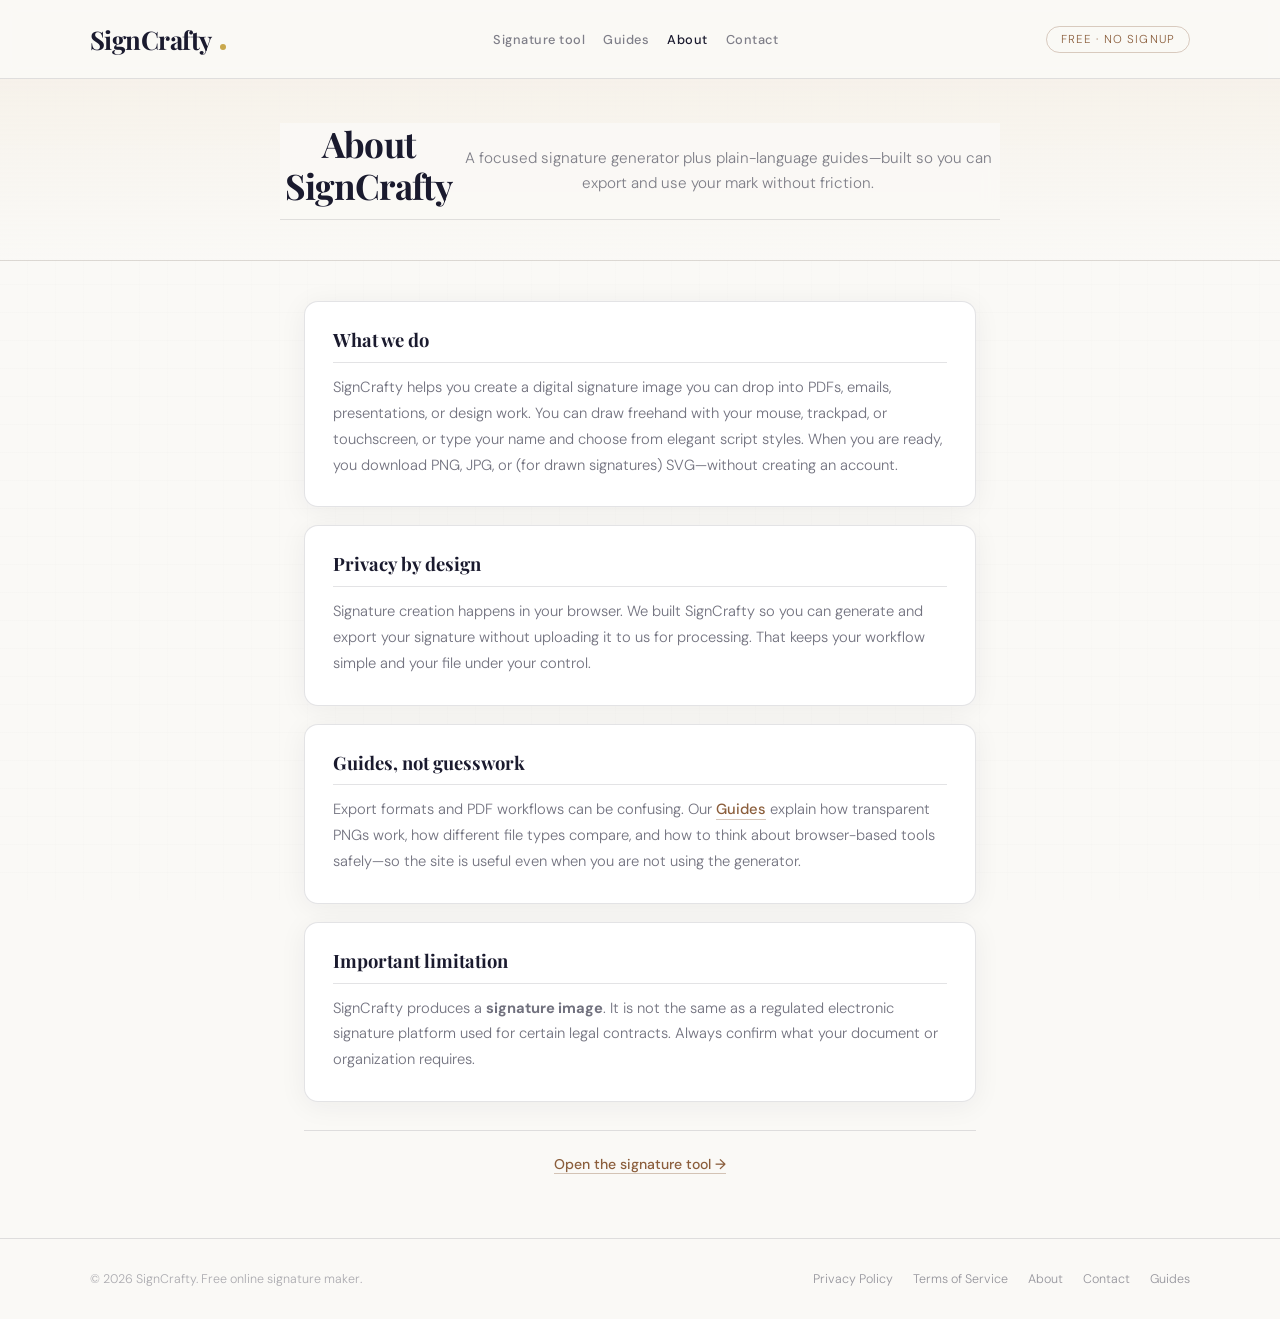
==== about.html @ ef01559c "add adsense requirments" ====
<!DOCTYPE html>
<html lang="en">
<head>
<meta charset="UTF-8">
<meta name="viewport" content="width=device-width, initial-scale=1.0">
<title>About SignCrafty | Free Online Signature Maker</title>
<meta name="description" content="Learn what SignCrafty is: a free, browser-based signature maker focused on privacy, fast downloads, and helpful guides.">
<meta name="robots" content="index, follow">
<meta name="theme-color" content="#1a1a2e">
<link rel="icon" href="favicon.svg" type="image/svg+xml">
<link href="https://fonts.googleapis.com/css2?family=Playfair+Display:ital,wght@0,400;0,700;1,400&family=DM+Sans:wght@300;400;500&display=swap" rel="stylesheet">
<link rel="stylesheet" href="styles.css">
</head>
<body>

<a class="skip-link" href="#main-content">Skip to main content</a>

<header>
  <div class="header-inner">
    <a href="index.html" class="logo logo-link" aria-label="SignCrafty — Home">
      <span class="logo-word">SignCrafty</span>
      <span class="logo-dot" aria-hidden="true"></span>
    </a>
    <nav class="site-nav" aria-label="Main navigation">
      <a href="index.html">Signature tool</a>
      <a href="blog.html">Guides</a>
      <a href="about.html" aria-current="page">About</a>
      <a href="contact.html">Contact</a>
    </nav>
    <span class="header-badge">Free · No Signup</span>
  </div>
</header>

<main id="main-content" class="secondary-main">
  <div class="page-header-strip">
    <div class="page-header-inner">
      <header class="page-hero">
        <h1 spellcheck="false">About SignCrafty</h1>
        <p class="page-deck">A focused signature generator plus plain-language guides—built so you can export and use your mark without friction.</p>
      </header>
    </div>
  </div>

  <div class="narrow-page">
    <div class="about-panels">
      <section class="content-panel">
        <h2>What we do</h2>
        <p>SignCrafty helps you create a digital signature image you can drop into PDFs, emails, presentations, or design work. You can draw freehand with your mouse, trackpad, or touchscreen, or type your name and choose from elegant script styles. When you are ready, you download PNG, JPG, or (for drawn signatures) SVG—without creating an account.</p>
      </section>
      <section class="content-panel">
        <h2>Privacy by design</h2>
        <p>Signature creation happens in your browser. We built SignCrafty so you can generate and export your signature without uploading it to us for processing. That keeps your workflow simple and your file under your control.</p>
      </section>
      <section class="content-panel">
        <h2>Guides, not guesswork</h2>
        <p>Export formats and PDF workflows can be confusing. Our <a href="blog.html">Guides</a> explain how transparent PNGs work, how different file types compare, and how to think about browser-based tools safely—so the site is useful even when you are not using the generator.</p>
      </section>
      <section class="content-panel">
        <h2>Important limitation</h2>
        <p>SignCrafty produces a <strong>signature image</strong>. It is not the same as a regulated electronic signature platform used for certain legal contracts. Always confirm what your document or organization requires.</p>
      </section>
    </div>
    <div class="page-cta-row">
      <a href="index.html" class="btn-text">Open the signature tool →</a>
    </div>
  </div>
</main>

<footer>
  <div class="footer-inner">
    <div class="footer-copy">© 2026 SignCrafty. Free online signature maker.</div>
    <nav class="footer-nav" aria-label="Footer navigation">
      <a href="privacy-policy.html">Privacy Policy</a>
      <a href="terms-of-service.html">Terms of Service</a>
      <a href="about.html">About</a>
      <a href="contact.html">Contact</a>
      <a href="blog.html">Guides</a>
    </nav>
  </div>
</footer>

</body>
</html>
---- styles.css ----
:root {
    --ink: #1a1a2e;
    --ink-light: #2d2d4e;
    --paper: #faf9f6;
    --paper-warm: #f5f0e8;
    --gold: #c9a84c;
    --gold-light: #e8c96a;
    --accent: #8b5e3c;
    --line: rgba(26,26,46,0.12);
    --shadow: 0 8px 40px rgba(26,26,46,0.12);
    --shadow-deep: 0 20px 60px rgba(26,26,46,0.18);
  }

  * { margin: 0; padding: 0; box-sizing: border-box; }

  body {
    background: var(--paper);
    color: var(--ink);
    font-family: 'DM Sans', sans-serif;
    font-weight: 300;
    min-height: 100vh;
    overflow-x: hidden;
  }

  /* Subtle paper texture */
  body::before {
    content: '';
    position: fixed;
    inset: 0;
    background-image:
      repeating-linear-gradient(0deg, transparent, transparent 27px, rgba(26,26,46,0.025) 28px),
      repeating-linear-gradient(90deg, transparent, transparent 27px, rgba(26,26,46,0.01) 28px);
    pointer-events: none;
    z-index: 0;
  }

  /* ── HEADER ── */
  header {
    position: relative;
    z-index: 1;
    display: flex;
    justify-content: space-between;
    align-items: center;
    padding: 22px 48px;
    border-bottom: 1px solid var(--line);
    background: rgba(250,249,246,0.9);
    backdrop-filter: blur(8px);
  }

  .logo {
    display: flex;
    align-items: baseline;
    gap: 8px;
  }

  .logo-word {
    font-family: 'Playfair Display', serif;
    font-size: 1.6rem;
    font-weight: 700;
    color: var(--ink);
    letter-spacing: -0.02em;
  }

  .logo-dot {
    display: inline-block;
    width: 6px;
    height: 6px;
    background: var(--gold);
    border-radius: 50%;
    margin-bottom: 3px;
  }

  .logo-sub {
    font-size: 0.7rem;
    letter-spacing: 0.15em;
    text-transform: uppercase;
    color: var(--gold);
    font-weight: 500;
  }

  .header-badge {
    font-size: 0.72rem;
    letter-spacing: 0.1em;
    text-transform: uppercase;
    color: var(--accent);
    border: 1px solid rgba(139,94,60,0.3);
    padding: 5px 14px;
    border-radius: 20px;
    flex-shrink: 0;
  }

  .header-inner {
    display: flex;
    align-items: center;
    justify-content: space-between;
    gap: 16px;
    flex-wrap: wrap;
    max-width: 1100px;
    margin: 0 auto;
    width: 100%;
  }

  a.logo-link {
    text-decoration: none;
    color: inherit;
    display: inline-flex;
    align-items: baseline;
    gap: 8px;
  }

  a.logo-link:hover .logo-word {
    color: var(--accent);
  }

  .site-nav {
    display: flex;
    flex-wrap: wrap;
    gap: 8px 18px;
    align-items: center;
    justify-content: center;
    flex: 1 1 auto;
    min-width: 200px;
  }

  .site-nav a {
    font-size: 0.8rem;
    font-weight: 500;
    letter-spacing: 0.04em;
    color: rgba(26,26,46,0.55);
    text-decoration: none;
    transition: color 0.2s;
  }

  .site-nav a:hover,
  .site-nav a[aria-current="page"] {
    color: var(--ink);
  }

  .skip-link {
    position: absolute;
    left: -9999px;
    z-index: 10000;
    padding: 12px 20px;
    background: var(--ink);
    color: white;
    font-size: 0.85rem;
    font-weight: 500;
    text-decoration: none;
    border-radius: 0 0 8px 0;
  }

  .skip-link:focus {
    left: 0;
    top: 0;
  }

  /* ── INNER / LEGAL / ARTICLE PAGES ── */
  .page-hero {
    position: relative;
    z-index: 1;
    text-align: center;
    padding: 48px 24px 28px;
    max-width: 760px;
    margin: 0 auto;
  }

  .page-kicker {
    font-size: 0.72rem;
    letter-spacing: 0.2em;
    text-transform: uppercase;
    color: var(--gold);
    font-weight: 500;
    margin-bottom: 12px;
  }

  .page-hero h1 {
    font-family: 'Playfair Display', serif;
    font-size: clamp(1.6rem, 4vw, 2.2rem);
    font-weight: 700;
    color: var(--ink);
    line-height: 1.2;
    margin-bottom: 12px;
    letter-spacing: -0.02em;
  }

  .page-deck {
    font-size: 0.95rem;
    color: rgba(26,26,46,0.55);
    line-height: 1.65;
    max-width: 34rem;
    margin: 0 auto;
  }

  /* Secondary pages (Guides, About, Contact): aligned hero band + content */
  .secondary-main {
    position: relative;
    z-index: 1;
  }

  .page-header-strip {
    background: linear-gradient(180deg, rgba(245,240,232,0.85) 0%, var(--paper) 100%);
    border-bottom: 1px solid var(--line);
    padding: 44px 24px 40px;
    margin-bottom: 0;
  }

  .page-header-inner {
    max-width: 720px;
    margin: 0 auto;
  }

  .page-header-strip .page-hero {
    padding: 0;
    max-width: none;
    margin: 0;
  }

  .narrow-page {
    max-width: 720px;
    margin: 0 auto;
    padding: 40px 24px 64px;
  }

  .inner-content {
    position: relative;
    z-index: 1;
    max-width: 720px;
    margin: 0 auto;
    padding: 0 24px 72px;
  }

  .inner-content--panel {
    padding: 0 0 64px;
  }

  .about-panels {
    display: flex;
    flex-direction: column;
    gap: 18px;
  }

  .content-panel {
    background: white;
    border: 1px solid var(--line);
    border-radius: 14px;
    padding: 26px 28px 28px;
    box-shadow: 0 4px 28px rgba(26,26,46,0.06);
  }

  .content-panel h2 {
    font-family: 'Playfair Display', serif;
    font-size: 1.15rem;
    font-weight: 700;
    color: var(--ink);
    margin: 0 0 12px;
    padding-bottom: 10px;
    border-bottom: 1px solid var(--line);
    line-height: 1.3;
  }

  .content-panel p {
    font-size: 0.92rem;
    color: rgba(26,26,46,0.62);
    line-height: 1.75;
    margin: 0 0 0.75rem;
  }

  .content-panel p:last-child {
    margin-bottom: 0;
  }

  .content-panel a {
    color: var(--accent);
    font-weight: 500;
    text-decoration: none;
    border-bottom: 1px solid rgba(139,94,60,0.35);
  }

  .content-panel a:hover {
    color: var(--ink);
    border-bottom-color: var(--ink);
  }

  .page-cta-row {
    margin-top: 28px;
    padding-top: 22px;
    border-top: 1px solid var(--line);
    text-align: center;
  }

  .btn-text {
    display: inline-flex;
    align-items: center;
    gap: 8px;
    font-size: 0.88rem;
    font-weight: 500;
    color: var(--accent);
    text-decoration: none;
    border-bottom: 1px solid rgba(139,94,60,0.35);
    transition: color 0.2s, border-color 0.2s;
  }

  .btn-text:hover {
    color: var(--ink);
    border-bottom-color: var(--ink);
  }

  /* Contact page */
  .contact-layout {
    max-width: 800px;
    margin: 0 auto;
    padding: 40px 24px 64px;
  }

  .contact-lead-card {
    background: white;
    border: 1px solid var(--line);
    border-radius: 16px;
    padding: 32px 28px 34px;
    box-shadow: var(--shadow-deep);
    text-align: center;
    margin-bottom: 24px;
  }

  .contact-lead-card h2 {
    font-family: 'Playfair Display', serif;
    font-size: 1rem;
    font-weight: 700;
    letter-spacing: 0.12em;
    text-transform: uppercase;
    color: rgba(26,26,46,0.45);
    margin: 0 0 16px;
  }

  .contact-email-link {
    display: inline-block;
    font-size: clamp(1.05rem, 2.5vw, 1.25rem);
    font-weight: 500;
    color: var(--ink);
    text-decoration: none;
    padding: 14px 28px;
    border-radius: 10px;
    background: var(--paper-warm);
    border: 1px solid var(--line);
    transition: background 0.2s, border-color 0.2s, box-shadow 0.2s;
    word-break: break-word;
    max-width: 100%;
  }

  .contact-email-link:hover {
    background: white;
    border-color: var(--gold);
    box-shadow: 0 6px 24px rgba(201,168,76,0.15);
  }

  .contact-note {
    font-size: 0.82rem;
    color: rgba(26,26,46,0.48);
    line-height: 1.6;
    margin: 18px 0 0;
    max-width: 28rem;
    margin-left: auto;
    margin-right: auto;
  }

  .contact-grid {
    display: grid;
    grid-template-columns: repeat(2, 1fr);
    gap: 18px;
    margin-bottom: 28px;
  }

  .contact-card {
    background: white;
    border: 1px solid var(--line);
    border-radius: 14px;
    padding: 22px 22px 24px;
    box-shadow: 0 4px 24px rgba(26,26,46,0.06);
  }

  .contact-card h2 {
    font-family: 'Playfair Display', serif;
    font-size: 1.05rem;
    font-weight: 700;
    color: var(--ink);
    margin: 0 0 12px;
    line-height: 1.3;
  }

  .contact-card p,
  .contact-card li {
    font-size: 0.88rem;
    color: rgba(26,26,46,0.58);
    line-height: 1.7;
    margin-bottom: 0.6rem;
  }

  .contact-card ul {
    margin: 0;
    padding-left: 1.2rem;
  }

  .contact-card li {
    margin-bottom: 0.45rem;
  }

  /* Guides index */
  .blog-layout {
    max-width: 960px;
    margin: 0 auto;
    padding: 44px 24px 56px;
  }

  .blog-layout .blog-grid {
    margin-bottom: 36px;
    padding: 0;
    max-width: none;
  }

  .inner-content h2 {
    font-family: 'Playfair Display', serif;
    font-size: 1.35rem;
    font-weight: 700;
    color: var(--ink);
    margin: 2rem 0 0.75rem;
    line-height: 1.3;
  }

  .inner-content h2:first-child {
    margin-top: 0;
  }

  .inner-content h3 {
    font-size: 1rem;
    font-weight: 500;
    color: var(--ink);
    margin: 1.5rem 0 0.5rem;
  }

  .inner-content p,
  .inner-content li {
    font-size: 0.92rem;
    color: rgba(26,26,46,0.62);
    line-height: 1.75;
    margin-bottom: 0.85rem;
  }

  .inner-content ul,
  .inner-content ol {
    margin: 0 0 1rem;
    padding-left: 1.35rem;
  }

  .inner-content li {
    margin-bottom: 0.5rem;
  }

  .inner-content a {
    color: var(--accent);
    font-weight: 500;
    text-decoration: none;
    border-bottom: 1px solid rgba(139,94,60,0.35);
  }

  .inner-content a:hover {
    color: var(--ink);
    border-bottom-color: var(--ink);
  }

  .last-updated {
    font-size: 0.78rem;
    color: rgba(26,26,46,0.4);
    margin-bottom: 1.5rem;
  }

  /* ── BLOG INDEX & GUIDE CARDS ── */
  .blog-grid {
    position: relative;
    z-index: 1;
    display: grid;
    grid-template-columns: repeat(auto-fill, minmax(280px, 1fr));
    gap: 22px;
  }

  .blog-card {
    position: relative;
    background: white;
    border: 1px solid var(--line);
    border-radius: 16px;
    padding: 28px 22px 22px;
    min-height: 100%;
    transition: box-shadow 0.25s, border-color 0.2s;
    display: flex;
    flex-direction: column;
    overflow: hidden;
  }

  .blog-card::before {
    content: '';
    position: absolute;
    top: 0;
    left: 0;
    right: 0;
    height: 3px;
    background: linear-gradient(90deg, var(--gold), rgba(201,168,76,0.2));
  }

  .blog-card:hover {
    box-shadow: var(--shadow-deep);
    border-color: rgba(26,26,46,0.14);
  }

  .blog-card h2 {
    font-family: 'Playfair Display', serif;
    font-size: 1.08rem;
    font-weight: 700;
    margin: 4px 0 12px;
    line-height: 1.38;
  }

  .blog-card h2 a {
    color: var(--ink);
    text-decoration: none;
    border: none;
    font-weight: 700;
  }

  .blog-card h2 a:hover {
    color: var(--accent);
  }

  .blog-card p {
    font-size: 0.88rem;
    color: rgba(26,26,46,0.54);
    line-height: 1.65;
    flex: 1;
    margin: 0 0 18px;
  }

  .blog-card .read-more {
    margin-top: auto;
    font-size: 0.76rem;
    font-weight: 600;
    letter-spacing: 0.08em;
    text-transform: uppercase;
    color: var(--gold);
    text-decoration: none;
    border: none;
    display: inline-flex;
    align-items: center;
    gap: 6px;
  }

  .blog-card .read-more:hover {
    color: var(--accent);
  }

  /* ── GUIDES PREVIEW (HOME) ── */
  .guides-preview {
    position: relative;
    z-index: 1;
    max-width: 860px;
    margin: 0 auto 56px;
    padding: 0 24px;
  }

  .guides-preview > h2 {
    font-family: 'Playfair Display', serif;
    font-size: clamp(1.35rem, 3vw, 1.65rem);
    font-weight: 700;
    color: var(--ink);
    text-align: center;
    margin-bottom: 10px;
    letter-spacing: -0.02em;
  }

  .guides-intro {
    text-align: center;
    font-size: 0.92rem;
    color: rgba(26,26,46,0.55);
    line-height: 1.65;
    max-width: 36rem;
    margin: 0 auto 28px;
  }

  .guide-cards {
    display: grid;
    grid-template-columns: repeat(auto-fill, minmax(240px, 1fr));
    gap: 16px;
    margin-bottom: 22px;
  }

  .guide-card {
    background: white;
    border: 1px solid var(--line);
    border-radius: 14px;
    padding: 20px 18px;
    box-shadow: 0 4px 20px rgba(26,26,46,0.06);
    transition: box-shadow 0.2s;
  }

  .guide-card:hover {
    box-shadow: var(--shadow);
  }

  .guide-card h3 {
    font-family: 'Playfair Display', serif;
    font-size: 1rem;
    font-weight: 700;
    margin: 0 0 8px;
    line-height: 1.35;
  }

  .guide-card h3 a {
    color: var(--ink);
    text-decoration: none;
    border: none;
    font-weight: 700;
  }

  .guide-card h3 a:hover {
    color: var(--accent);
  }

  .guide-card p {
    font-size: 0.82rem;
    color: rgba(26,26,46,0.52);
    line-height: 1.55;
    margin: 0;
  }

  .guides-more {
    text-align: center;
    margin: 0;
  }

  .guides-more a {
    display: inline-flex;
    align-items: center;
    gap: 6px;
    font-size: 0.85rem;
    font-weight: 500;
    color: var(--accent);
    text-decoration: none;
    border-bottom: 1px solid rgba(139,94,60,0.35);
  }

  .guides-more a:hover {
    color: var(--ink);
  }

  .page-back-link {
    position: relative;
    z-index: 1;
    text-align: center;
    padding: 8px 0 0;
    margin: 0;
    font-size: 0.9rem;
  }

  .page-back-link a {
    display: inline-flex;
    align-items: center;
    gap: 8px;
    color: var(--accent);
    font-weight: 500;
    text-decoration: none;
    border-bottom: 1px solid rgba(139,94,60,0.35);
    transition: color 0.2s, border-color 0.2s;
  }

  .page-back-link a:hover {
    color: var(--ink);
    border-bottom-color: var(--ink);
  }

  /* ── HERO ── */
  .hero {
    position: relative;
    z-index: 1;
    text-align: center;
    padding: 64px 24px 48px;
  }

  .hero-eyebrow {
    font-size: 0.72rem;
    letter-spacing: 0.2em;
    text-transform: uppercase;
    color: var(--gold);
    font-weight: 500;
    margin-bottom: 16px;
  }

  .hero h1 {
    font-family: 'Playfair Display', serif;
    font-size: clamp(2.2rem, 5vw, 3.8rem);
    font-weight: 400;
    line-height: 1.15;
    color: var(--ink);
    margin-bottom: 16px;
    letter-spacing: -0.02em;
  }

  .hero h1 em {
    font-style: italic;
    color: var(--accent);
  }

  .hero p {
    font-size: 1rem;
    color: rgba(26,26,46,0.55);
    max-width: 460px;
    margin: 0 auto;
    line-height: 1.7;
  }

  /* ── MAIN CARD ── */
  .card {
    position: relative;
    z-index: 1;
    max-width: 860px;
    margin: 0 auto 60px;
    padding: 0 24px;
  }

  .tool-box {
    background: white;
    border-radius: 20px;
    box-shadow: var(--shadow-deep);
    overflow: hidden;
    border: 1px solid rgba(26,26,46,0.07);
  }

  /* ── TABS ── */
  .tabs {
    display: flex;
    border-bottom: 1px solid var(--line);
    background: var(--paper-warm);
  }

  .tab {
    flex: 1;
    padding: 16px 20px;
    font-family: 'DM Sans', sans-serif;
    font-size: 0.85rem;
    font-weight: 500;
    letter-spacing: 0.05em;
    text-transform: uppercase;
    color: rgba(26,26,46,0.4);
    background: none;
    border: none;
    cursor: pointer;
    transition: all 0.25s;
    position: relative;
  }

  .tab:hover { color: var(--ink); }

  .tab.active {
    color: var(--ink);
    background: white;
  }

  .tab.active::after {
    content: '';
    position: absolute;
    bottom: -1px;
    left: 0; right: 0;
    height: 2px;
    background: var(--gold);
  }

  /* ── PANELS ── */
  .panels { padding: 32px; }

  .panel { display: none; }
  .panel.active { display: block; }

  /* ── DRAW PANEL ── */
  .canvas-wrap {
    position: relative;
    background: white;
    border: 2px solid var(--line);
    border-radius: 12px;
    overflow: hidden;
    cursor: crosshair;
  }

  .canvas-lines {
    position: absolute;
    inset: 0;
    background-image: repeating-linear-gradient(
      0deg, transparent, transparent 39px, rgba(26,26,46,0.06) 40px
    );
    pointer-events: none;
  }

  .baseline {
    position: absolute;
    bottom: 80px;
    left: 32px; right: 32px;
    height: 1px;
    background: rgba(201,168,76,0.35);
    pointer-events: none;
  }

  #sigCanvas {
    display: block;
    width: 100%;
    height: 220px;
    touch-action: none;
  }

  .canvas-hint {
    position: absolute;
    inset: 0;
    display: flex;
    align-items: center;
    justify-content: center;
    font-family: 'Playfair Display', serif;
    font-style: italic;
    font-size: 1rem;
    color: rgba(26,26,46,0.2);
    pointer-events: none;
    transition: opacity 0.3s;
  }

  .canvas-hint.hidden { opacity: 0; }

  /* Draw toolbar */
  .draw-toolbar {
    display: flex;
    align-items: center;
    gap: 20px;
    margin-top: 16px;
    flex-wrap: wrap;
  }

  .toolbar-group {
    display: flex;
    align-items: center;
    gap: 10px;
  }

  .toolbar-label {
    font-size: 0.75rem;
    letter-spacing: 0.08em;
    text-transform: uppercase;
    color: rgba(26,26,46,0.45);
    font-weight: 500;
  }

  .color-swatch {
    width: 26px; height: 26px;
    border-radius: 50%;
    border: 2px solid transparent;
    cursor: pointer;
    transition: transform 0.15s, border-color 0.15s;
  }

  .color-swatch:hover { transform: scale(1.15); }
  .color-swatch.active { border-color: var(--gold); transform: scale(1.15); }

  .size-btn {
    background: none;
    border: 1.5px solid var(--line);
    border-radius: 50%;
    cursor: pointer;
    display: flex; align-items: center; justify-content: center;
    transition: border-color 0.15s, background 0.15s;
  }

  .size-btn:hover, .size-btn.active {
    border-color: var(--gold);
    background: rgba(201,168,76,0.08);
  }

  /* ── TYPE PANEL ── */
  .type-input-wrap {
    position: relative;
    margin-bottom: 20px;
  }

  .type-input-wrap input {
    width: 100%;
    border: 2px solid var(--line);
    border-radius: 10px;
    padding: 16px 20px;
    font-family: 'DM Sans', sans-serif;
    font-size: 1rem;
    color: var(--ink);
    background: var(--paper);
    outline: none;
    transition: border-color 0.2s;
  }

  .type-input-wrap input:focus {
    border-color: var(--gold);
    background: white;
  }

  .type-input-wrap input::placeholder { color: rgba(26,26,46,0.3); }

  .font-grid {
    display: grid;
    grid-template-columns: repeat(auto-fill, minmax(180px, 1fr));
    gap: 12px;
    margin-bottom: 20px;
  }

  .font-option {
    padding: 16px 12px;
    background: var(--paper);
    border: 2px solid transparent;
    border-radius: 10px;
    cursor: pointer;
    text-align: center;
    transition: all 0.2s;
  }

  .font-option:hover { border-color: rgba(201,168,76,0.4); background: white; }
  .font-option.active { border-color: var(--gold); background: white; }

  .font-preview {
    font-size: 1.5rem;
    color: var(--ink);
    line-height: 1.3;
    margin-bottom: 4px;
  }

  .font-name {
    font-size: 0.68rem;
    letter-spacing: 0.1em;
    text-transform: uppercase;
    color: rgba(26,26,46,0.4);
    font-family: 'DM Sans', sans-serif;
  }

  /* Type preview */
  .type-preview-wrap {
    background: white;
    border: 2px solid var(--line);
    border-radius: 12px;
    height: 160px;
    display: flex;
    align-items: center;
    justify-content: center;
    overflow: hidden;
    position: relative;
    margin-bottom: 20px;
  }

  .type-preview-wrap .baseline {
    bottom: 40px;
  }

  #typedSig {
    font-size: clamp(2rem, 8vw, 3.5rem);
    color: var(--ink);
    padding: 20px;
    text-align: center;
    line-height: 1.2;
    transition: font-family 0.3s;
    position: relative;
    z-index: 1;
  }

  /* Color picker for type */
  .type-color-row {
    display: flex;
    align-items: center;
    gap: 16px;
    margin-bottom: 8px;
  }

  /* ── ACTION BUTTONS ── */
  .actions {
    display: flex;
    gap: 12px;
    margin-top: 24px;
    flex-wrap: wrap;
  }

  .btn {
    display: inline-flex;
    align-items: center;
    gap: 8px;
    padding: 13px 24px;
    border-radius: 10px;
    font-family: 'DM Sans', sans-serif;
    font-size: 0.85rem;
    font-weight: 500;
    letter-spacing: 0.04em;
    cursor: pointer;
    transition: all 0.2s;
    border: none;
    text-decoration: none;
  }

  .btn-primary {
    background: var(--ink);
    color: white;
  }

  .btn-primary:hover {
    background: var(--ink-light);
    transform: translateY(-1px);
    box-shadow: 0 6px 20px rgba(26,26,46,0.25);
  }

  .btn-gold {
    background: var(--gold);
    color: white;
  }

  .btn-gold:hover {
    background: var(--gold-light);
    transform: translateY(-1px);
    box-shadow: 0 6px 20px rgba(201,168,76,0.4);
  }

  .btn-ghost {
    background: transparent;
    color: rgba(26,26,46,0.55);
    border: 1.5px solid var(--line);
  }

  .btn-ghost:hover {
    background: var(--paper-warm);
    color: var(--ink);
    border-color: rgba(26,26,46,0.2);
  }

  /* ── DOWNLOAD OPTIONS ── */
  .download-opts {
    display: none;
    margin-top: 20px;
    padding: 20px;
    background: var(--paper-warm);
    border-radius: 12px;
    border: 1px solid var(--line);
    animation: fadeUp 0.3s ease;
  }

  .download-opts.visible { display: block; }

  @keyframes fadeUp {
    from { opacity: 0; transform: translateY(8px); }
    to { opacity: 1; transform: translateY(0); }
  }

  .download-opts-title {
    font-size: 0.72rem;
    letter-spacing: 0.15em;
    text-transform: uppercase;
    color: rgba(26,26,46,0.45);
    margin-bottom: 14px;
  }

  .dl-grid {
    display: grid;
    grid-template-columns: repeat(auto-fill, minmax(150px, 1fr));
    gap: 10px;
  }

  .dl-opt {
    padding: 14px;
    background: white;
    border: 1.5px solid var(--line);
    border-radius: 10px;
    cursor: pointer;
    text-align: center;
    transition: all 0.2s;
    font-family: 'DM Sans', sans-serif;
  }

  .dl-opt:hover {
    border-color: var(--gold);
    background: white;
    transform: translateY(-2px);
    box-shadow: 0 4px 16px rgba(201,168,76,0.15);
  }

  .dl-opt-icon { font-size: 1.5rem; margin-bottom: 6px; }
  .dl-opt-label { font-size: 0.8rem; font-weight: 500; color: var(--ink); }
  .dl-opt-desc { font-size: 0.68rem; color: rgba(26,26,46,0.4); margin-top: 2px; }

  /* ── CONTENT SECTION (SEO) ── */
  .content-section {
    position: relative;
    z-index: 1;
    max-width: 860px;
    margin: 0 auto 56px;
    padding: 0 24px;
  }

  .content-section-kicker {
    font-size: 0.72rem;
    letter-spacing: 0.2em;
    text-transform: uppercase;
    color: var(--gold);
    font-weight: 500;
    margin-bottom: 12px;
    font-family: 'DM Sans', sans-serif;
  }

  .content-lead {
    font-size: 1.05rem;
    color: rgba(26,26,46,0.62);
    line-height: 1.75;
    max-width: 52rem;
    margin-bottom: 36px;
  }

  .content-block {
    background: white;
    border: 1px solid var(--line);
    border-radius: 16px;
    padding: 28px 26px 30px;
    margin-bottom: 20px;
    box-shadow: var(--shadow);
  }

  .content-block:last-child {
    margin-bottom: 0;
  }

  .content-block h2 {
    font-family: 'Playfair Display', serif;
    font-size: clamp(1.25rem, 3vw, 1.55rem);
    font-weight: 700;
    color: var(--ink);
    margin-bottom: 14px;
    letter-spacing: -0.02em;
    line-height: 1.25;
  }

  .content-block p {
    font-size: 0.92rem;
    color: rgba(26,26,46,0.58);
    line-height: 1.75;
    margin-bottom: 12px;
  }

  .content-block p:last-child {
    margin-bottom: 0;
  }

  .content-steps {
    margin: 16px 0 0;
    padding-left: 1.25rem;
    font-size: 0.92rem;
    color: rgba(26,26,46,0.58);
    line-height: 1.7;
  }

  .content-steps li {
    margin-bottom: 12px;
    padding-left: 4px;
  }

  .content-steps li:last-child {
    margin-bottom: 0;
  }

  .content-steps strong {
    color: var(--ink);
    font-weight: 500;
  }

  /* ── FAQ ── */
  .faq-section {
    position: relative;
    z-index: 1;
    max-width: 860px;
    margin: 0 auto 56px;
    padding: 0 24px;
  }

  .faq-section-title {
    font-family: 'Playfair Display', serif;
    font-size: clamp(1.35rem, 3.2vw, 1.75rem);
    font-weight: 700;
    color: var(--ink);
    margin-bottom: 22px;
    letter-spacing: -0.02em;
    line-height: 1.2;
  }

  .faq-list {
    display: flex;
    flex-direction: column;
    gap: 16px;
  }

  .faq-item {
    background: white;
    border: 1px solid var(--line);
    border-radius: 14px;
    padding: 20px 22px 22px;
    box-shadow: 0 4px 24px rgba(26,26,46,0.06);
  }

  .faq-item h3 {
    font-family: 'DM Sans', sans-serif;
    font-size: 0.95rem;
    font-weight: 500;
    color: var(--ink);
    margin-bottom: 10px;
    line-height: 1.35;
  }

  .faq-item p {
    font-size: 0.88rem;
    color: rgba(26,26,46,0.58);
    line-height: 1.7;
    margin: 0;
  }

  /* ── FEATURES ROW ── */
  .features {
    position: relative;
    z-index: 1;
    max-width: 860px;
    margin: 0 auto 80px;
    padding: 0 24px;
    display: grid;
    grid-template-columns: repeat(auto-fill, minmax(200px, 1fr));
    gap: 20px;
  }

  .feature {
    background: white;
    border: 1px solid var(--line);
    border-radius: 14px;
    padding: 22px 20px;
    transition: box-shadow 0.2s;
  }

  .feature:hover { box-shadow: var(--shadow); }

  .feature-icon { font-size: 1.4rem; margin-bottom: 10px; }

  .feature-title {
    font-family: 'Playfair Display', serif;
    font-size: 0.95rem;
    font-weight: 700;
    color: var(--ink);
    margin-bottom: 6px;
  }

  .feature-desc {
    font-size: 0.8rem;
    color: rgba(26,26,46,0.5);
    line-height: 1.6;
  }

  /* ── FOOTER ── */
  footer {
    position: relative;
    z-index: 1;
    border-top: 1px solid var(--line);
    padding: 32px 48px;
  }

  .footer-inner {
    display: flex;
    justify-content: space-between;
    align-items: center;
    flex-wrap: wrap;
    gap: 16px;
    max-width: 1100px;
    margin: 0 auto;
    width: 100%;
  }

  .footer-copy {
    font-size: 0.78rem;
    color: rgba(26,26,46,0.35);
  }

  .footer-nav {
    display: flex;
    flex-wrap: wrap;
    gap: 12px 20px;
    justify-content: flex-end;
    align-items: center;
  }

  .footer-nav a {
    font-size: 0.78rem;
    color: rgba(26,26,46,0.45);
    text-decoration: none;
    transition: color 0.2s;
  }

  .footer-nav a:hover {
    color: var(--ink);
  }

  .footer-links {
    display: flex;
    gap: 20px;
  }

  .footer-links a {
    font-size: 0.78rem;
    color: rgba(26,26,46,0.4);
    text-decoration: none;
    transition: color 0.2s;
  }

  .footer-links a:hover { color: var(--ink); }

  /* ── TOAST ── */
  .toast {
    position: fixed;
    bottom: 32px;
    left: 50%;
    transform: translateX(-50%) translateY(20px);
    background: var(--ink);
    color: white;
    padding: 12px 24px;
    border-radius: 30px;
    font-size: 0.85rem;
    opacity: 0;
    transition: all 0.3s;
    z-index: 999;
    pointer-events: none;
  }

  .toast.show {
    opacity: 1;
    transform: translateX(-50%) translateY(0);
  }

  /* Responsive */
  @media (max-width: 900px) {
    .site-nav {
      order: 3;
      width: 100%;
      justify-content: flex-start;
      padding-top: 8px;
      border-top: 1px solid var(--line);
    }
    .header-inner {
      justify-content: center;
    }
    a.logo-link {
      margin-right: auto;
    }
    .header-badge {
      margin-left: auto;
    }
  }

  @media (max-width: 600px) {
    header { padding: 16px 20px; }
    .panels { padding: 20px; }
    .hero { padding: 40px 20px 32px; }
    .content-section { margin-bottom: 48px; }
    .content-block { padding: 22px 18px 24px; }
    .faq-section { margin-bottom: 48px; }
    .faq-item { padding: 18px 16px 20px; }
    .page-header-strip { padding: 36px 20px 32px; }
    .narrow-page,
    .contact-layout { padding-left: 20px; padding-right: 20px; }
    .contact-grid { grid-template-columns: 1fr; }
    .blog-layout { padding: 32px 20px 44px; }
    .blog-grid { grid-template-columns: 1fr; }
    footer { padding: 24px 20px; text-align: center; }
    .footer-inner { flex-direction: column; justify-content: center; }
    .footer-nav { justify-content: center; }
    .draw-toolbar { gap: 14px; }
  }
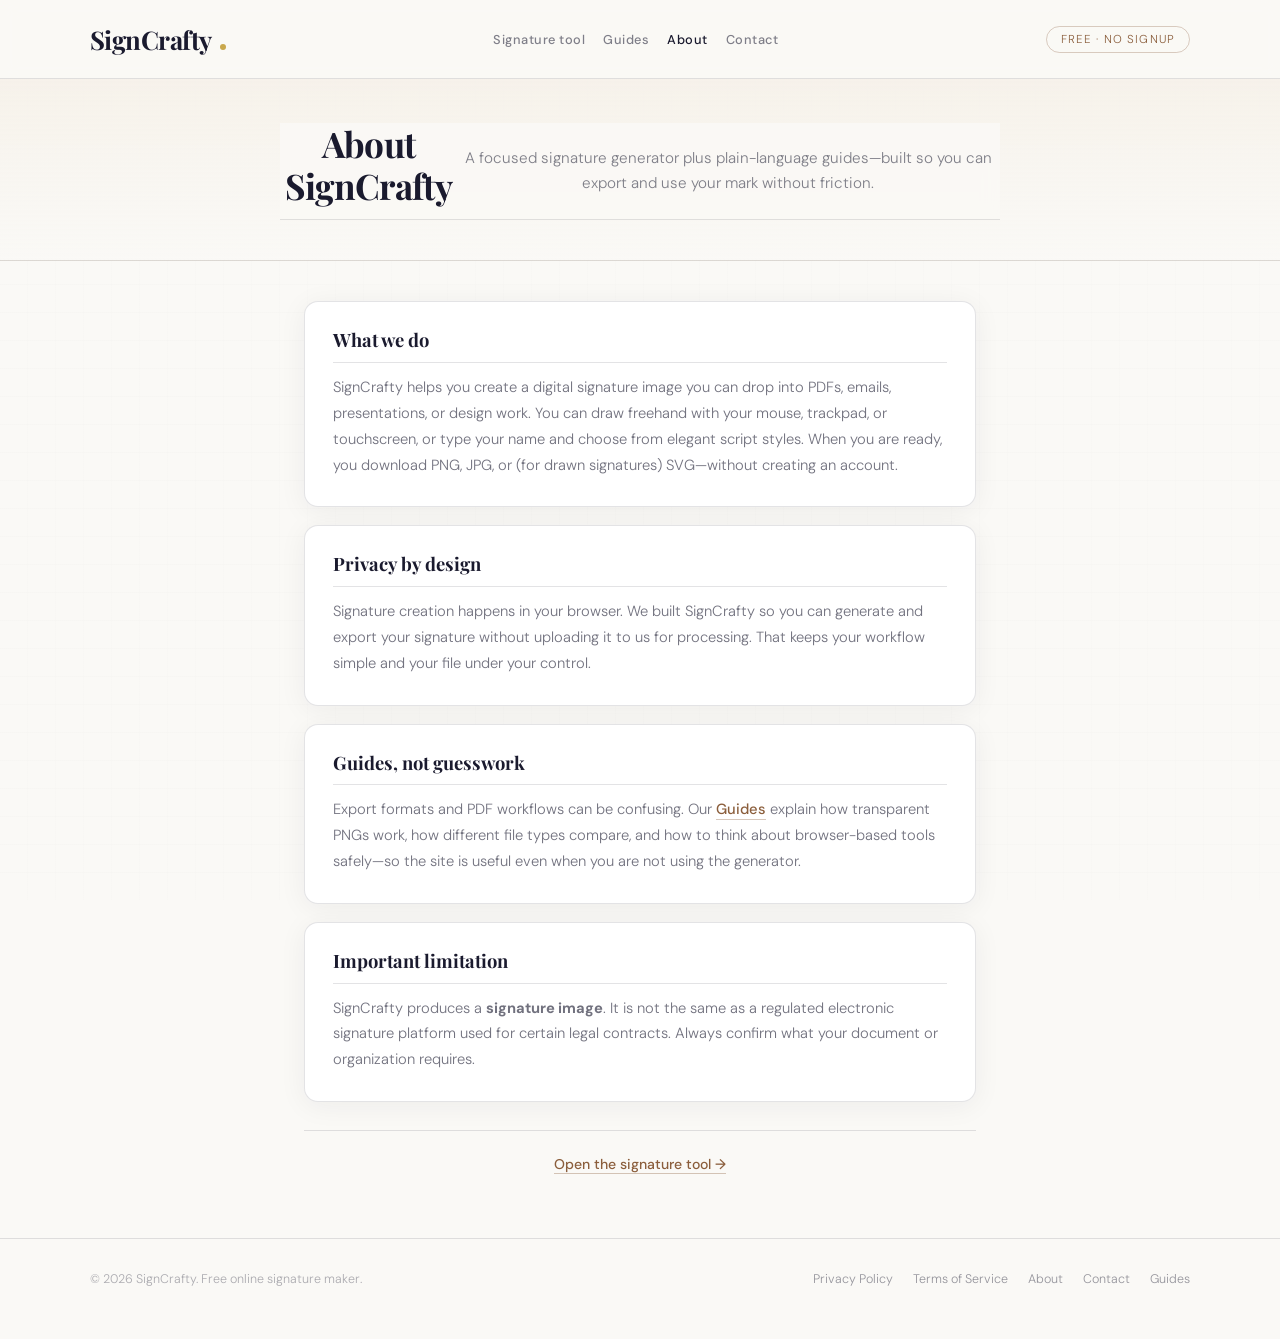
==== commit cc703f48: "add counter visit" ====
--- a/about.html
+++ b/about.html
@@ -10,6 +10,7 @@
 <link rel="icon" href="favicon.svg" type="image/svg+xml">
 <link href="https://fonts.googleapis.com/css2?family=Playfair+Display:ital,wght@0,400;0,700;1,400&family=DM+Sans:wght@300;400;500&display=swap" rel="stylesheet">
 <link rel="stylesheet" href="styles.css">
+<script src="analytics.js"></script>
 </head>
 <body>
 
@@ -76,6 +77,9 @@
       <a href="contact.html">Contact</a>
       <a href="blog.html">Guides</a>
     </nav>
+    <div class="footer-hits">
+      <img src="https://hitscounter.dev/api/hit?url=https%3A%2F%2Fsigncrafty.netlify.app%2F&label=&icon=github&color=%23cfe2ff&message=&style=social&tz=UTC" alt="" decoding="async">
+    </div>
   </div>
 </footer>
 
--- a/styles.css
+++ b/styles.css
@@ -1296,6 +1296,19 @@
 
   .footer-nav a:hover {
     color: var(--ink);
+  }
+
+  .footer-hits {
+    flex-basis: 100%;
+    display: flex;
+    justify-content: center;
+    margin-top: 4px;
+  }
+
+  .footer-hits img {
+    display: block;
+    max-width: 100%;
+    height: auto;
   }
 
   .footer-links {
